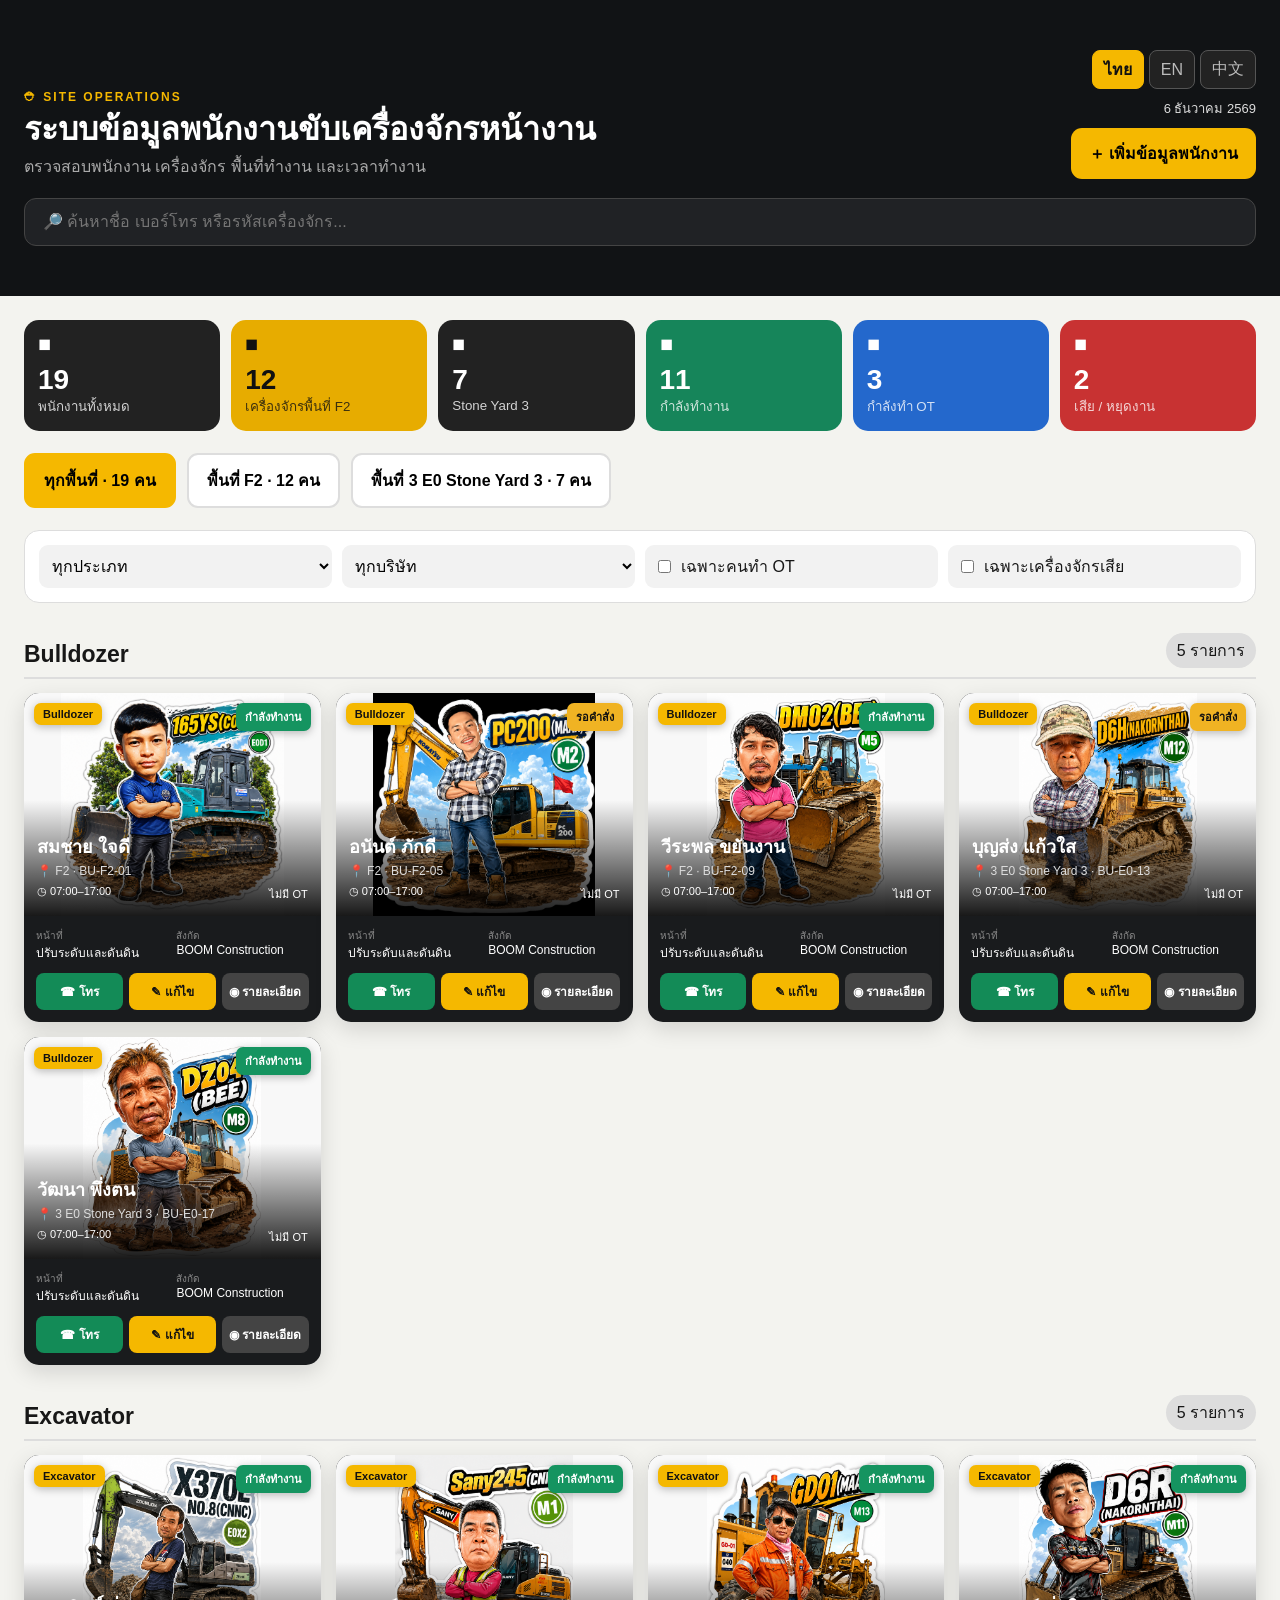
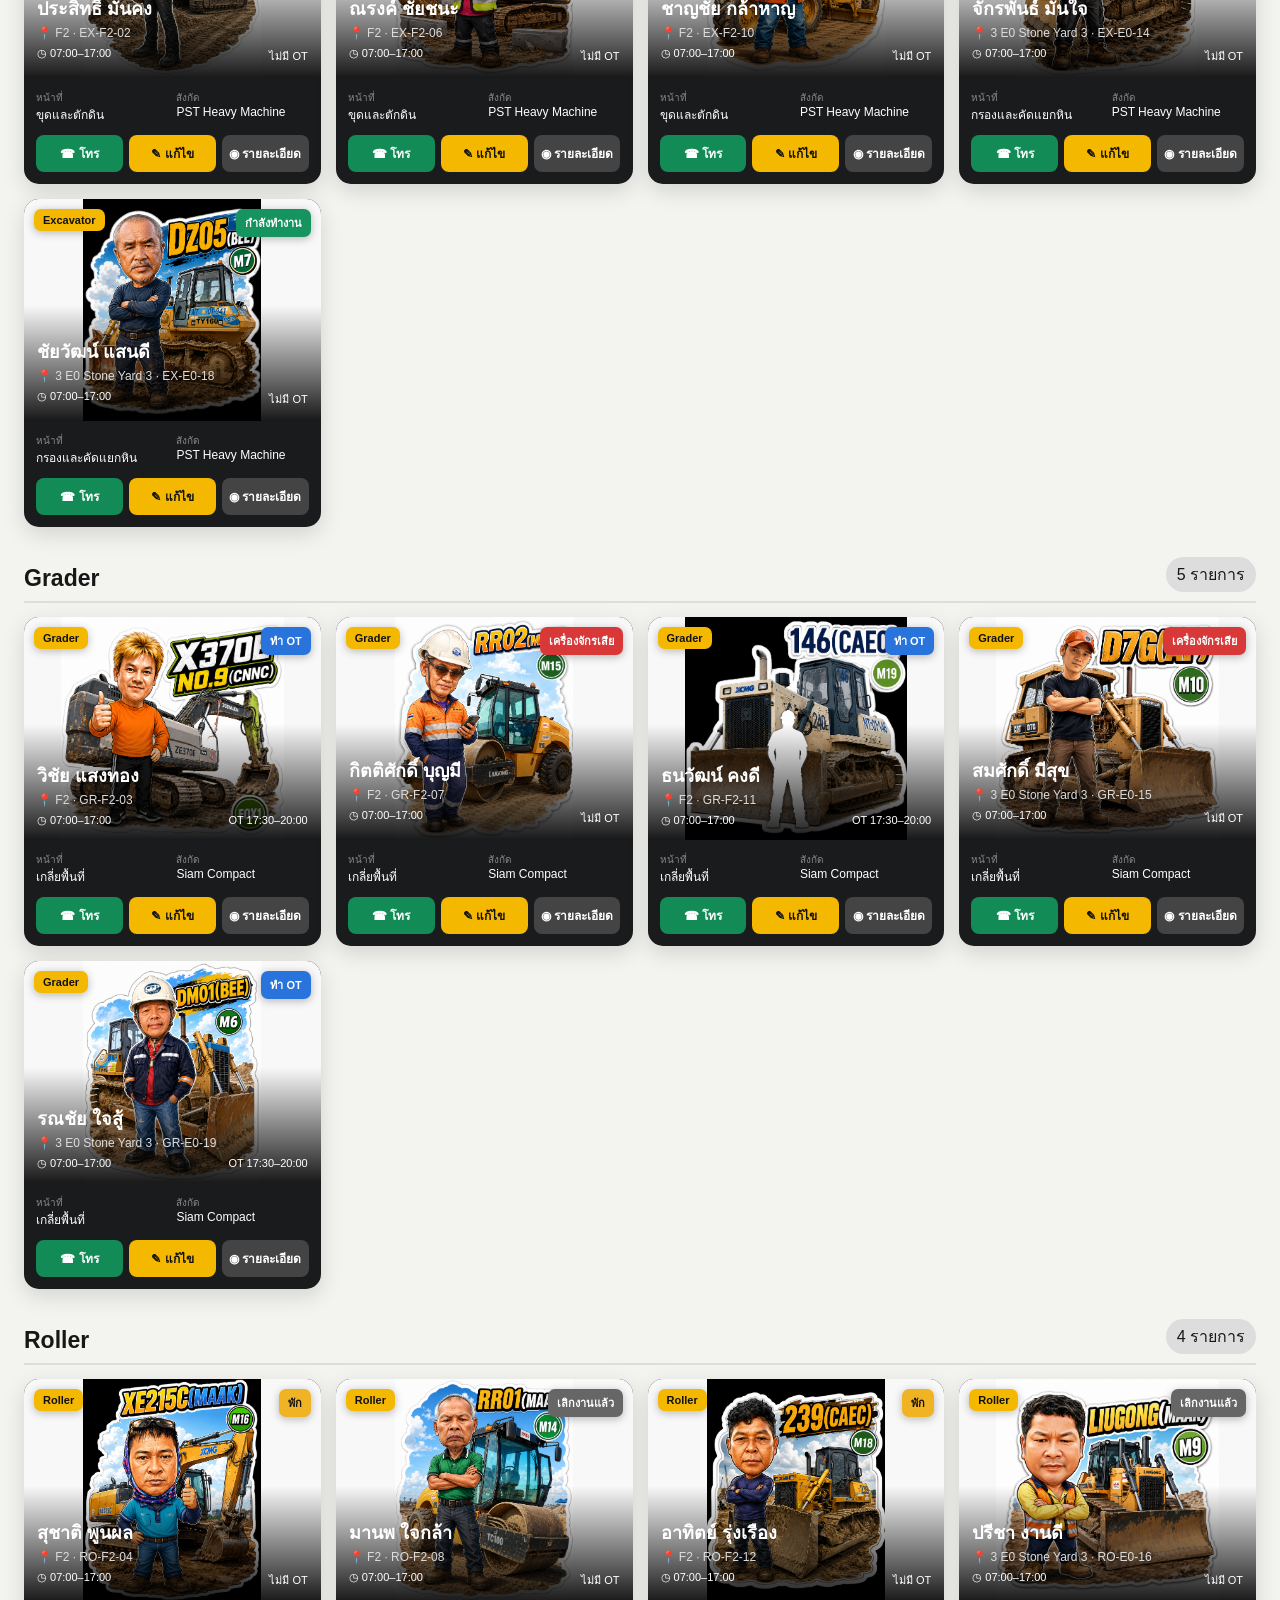
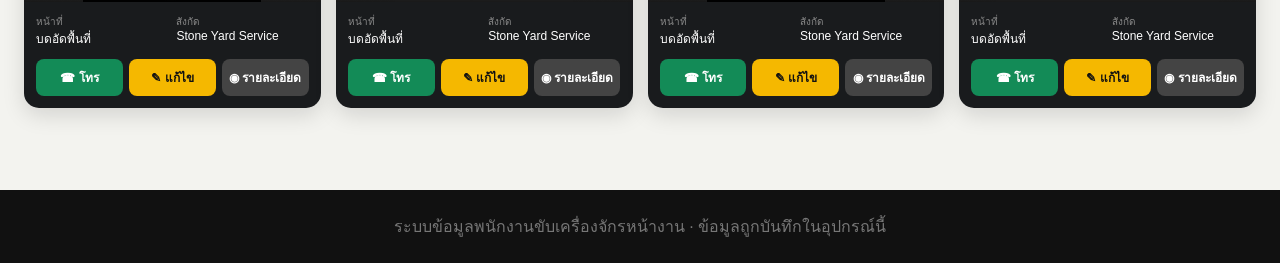
==== open.html @ d8683f19 "build machine operator dashboard with Supabase sync" ====
<!doctype html><html lang="th"><head><meta charset="utf-8"><meta name="viewport" content="width=device-width,initial-scale=1"><meta name="theme-color" content="#111315"><title>ระบบข้อมูลพนักงานขับเครื่องจักร</title><link rel="stylesheet" href="dashboard.css"></head><body>
<header><div class="wrap"><div class="top"><div><div class="tag">⛑ SITE OPERATIONS</div><h1 data-i18n="title"></h1><p data-i18n="subtitle"></p></div><div class="head-actions"><div class="language" aria-label="Language"><button data-lang="th">ไทย</button><button data-lang="en">EN</button><button data-lang="zh">中文</button></div><div id="date" class="date"></div><button id="addButton" class="add" data-i18n="add"></button></div></div><input id="search" class="search" data-i18n-placeholder="search"></div></header>
<main class="wrap"><div id="stats" class="stats"></div><div id="tabs" class="tabs"></div><div class="filters"><select id="type"></select><select id="company"></select><label><input type="checkbox" id="ot"><span data-i18n="onlyOt"></span></label><label><input type="checkbox" id="broken"><span data-i18n="onlyBroken"></span></label></div><div id="content"></div></main>
<footer data-i18n="footer"></footer>
<div class="modal" id="formModal"><form class="box" id="form"><div class="box-head"><div><div class="tag">EMPLOYEE PROFILE</div><h2 id="formTitle"></h2></div><button type="button" class="close" id="formClose">✕</button></div><label class="upload" for="photo"><span id="previewText" data-i18n="upload"></span><img id="preview" hidden><input id="photo" type="file" accept="image/*"></label><div class="form" id="fields"></div></form></div>
<div class="modal" id="detailModal"><div class="box detail-box"><div class="box-head"><h2 id="detailTitle"></h2><button class="close" id="detailClose">✕</button></div><div id="detailBody"></div></div></div>
<script src="supabase-config.js"></script><script src="dashboard.js"></script></body></html>
---- dashboard.css ----
:root{--yellow:#f5b800;--black:#111315;--gray:#f3f3ef}*{box-sizing:border-box}body{margin:0;background:var(--gray);font-family:"Noto Sans Thai","Microsoft YaHei","Leelawadee UI",Tahoma,sans-serif;color:#171717}button,input,select{font:inherit}button{cursor:pointer}.wrap{max-width:1500px;margin:auto;padding:24px}header{background:var(--black);color:white;padding:26px 0}.top{display:flex;align-items:flex-end;justify-content:space-between;gap:24px}.tag{color:var(--yellow);font-weight:900;letter-spacing:2px;font-size:12px}h1{margin:6px 0;font-size:32px;line-height:1.2}header p{color:#aaa;margin:0}.head-actions{text-align:right}.language{display:flex;justify-content:flex-end;gap:5px;margin-bottom:9px}.language button{border:1px solid #555;border-radius:8px;background:#222;color:#bbb;padding:6px 11px}.language button.active{background:var(--yellow);border-color:var(--yellow);color:#111;font-weight:900}.date{color:#ddd;font-size:13px;margin-bottom:9px}.add,.save{border:0;border-radius:11px;background:var(--yellow);font-weight:900;padding:13px 18px}.search{margin-top:19px;width:100%;border:1px solid #444;background:#202225;color:white;border-radius:12px;padding:14px 18px;font-size:16px;outline:none}.search:focus{border-color:var(--yellow)}.stats{display:grid;grid-template-columns:repeat(6,1fr);gap:11px}.stat{color:white;border-radius:15px;padding:14px;background:#222}.stat:nth-child(2){background:#e7ac00;color:#111}.stat:nth-child(4){background:#16855a}.stat:nth-child(5){background:#2468cc}.stat:nth-child(6){background:#c83232}.stat b{display:block;font-size:28px;margin:11px 0 0}.stat small{opacity:.8}.tabs{display:flex;overflow:auto;gap:11px;margin:22px 0;scrollbar-width:none}.tab{min-width:max-content;border:2px solid #ddd;background:white;border-radius:11px;padding:13px 18px;font-weight:800}.tab.active{background:var(--yellow);border-color:var(--yellow)}.filters{display:grid;grid-template-columns:repeat(4,1fr);gap:10px;background:white;border:1px solid #ddd;border-radius:15px;padding:14px;margin-bottom:27px}.filters select,.filters label{min-height:43px;border:0;border-radius:9px;background:#f2f2f2;padding:9px}.filters label{display:flex;align-items:center;gap:7px}.section{margin:30px 0}.section-head{display:flex;justify-content:space-between;align-items:flex-end;border-bottom:2px solid #ddd;padding-bottom:9px;margin-bottom:14px}.section-head h2{margin:0;font-size:23px}.count{background:#ddd;border-radius:20px;padding:5px 11px}.grid{display:grid;grid-template-columns:repeat(4,minmax(0,1fr));gap:15px}.card{background:#191b1d;color:white;border-radius:15px;overflow:hidden;box-shadow:0 7px 22px #0002}.photo{aspect-ratio:4/3;position:relative;overflow:hidden;background:#f8f8f8}.photo img{width:100%;height:100%;object-fit:contain;object-position:center;display:block}.shade{position:absolute;inset:0;background:linear-gradient(transparent 48%,rgba(0,0,0,.9) 100%);pointer-events:none}.badge{position:absolute;top:10px;padding:5px 9px;border-radius:7px;font-size:11px;font-weight:900;box-shadow:0 2px 8px #0004}.type{left:10px;background:var(--yellow);color:#111}.status{right:10px}.working{background:#159460}.break,.waiting{background:#f0b323;color:#111}.broken{background:#d93838}.finished{background:#666}.ot{background:#2874dc}.info{position:absolute;bottom:0;padding:13px;width:100%}.info h3{font-size:18px;margin:0 0 3px}.info p{margin:0;color:#ddd;font-size:12px}.times{display:flex;justify-content:space-between;font-size:11px;margin-top:7px}.meta{padding:12px}.meta-row{display:grid;grid-template-columns:1fr 1fr;gap:8px;font-size:12px;margin-bottom:11px}.meta small{display:block;color:#888}.actions{display:grid;grid-template-columns:repeat(3,1fr);gap:6px}.actions a,.actions button{text-align:center;text-decoration:none;color:white;border:0;border-radius:8px;padding:9px 2px;font-weight:800;font-size:12px}.call{background:#138b57}.edit{background:var(--yellow);color:#111!important}.detail{background:#444}.empty{text-align:center;padding:65px;border:2px dashed #ccc;border-radius:20px}.modal{position:fixed;inset:0;background:#000b;display:none;place-items:center;padding:15px;z-index:5}.modal.open{display:grid}.box{background:white;border-radius:22px;width:min(760px,100%);max-height:94vh;overflow:auto;padding:23px}.box-head{display:flex;justify-content:space-between;align-items:center;margin-bottom:17px}.box-head h2{margin:0}.close{border:0;background:#eee;border-radius:50%;width:38px;height:38px}.form{display:grid;grid-template-columns:1fr 1fr;gap:13px}.field label{font-weight:800;font-size:13px;display:block;margin-bottom:4px}.field input,.field select{width:100%;height:43px;border:0;background:#f1f1f1;border-radius:8px;padding:9px}.upload{margin-bottom:16px;border:2px dashed #ccc;border-radius:14px;min-height:120px;display:grid;place-items:center;overflow:hidden;color:#666}.upload img{width:100%;height:230px;object-fit:contain;background:#f5f5f5}.upload input{display:none}.form-actions{grid-column:1/-1;display:grid;grid-template-columns:1fr 1fr;gap:9px;margin-top:7px}.cancel{border:0;border-radius:10px;font-weight:800}.detail-grid{display:grid;grid-template-columns:1fr 1fr;gap:13px;margin:18px 0}.detail-img{width:100%;max-height:520px;object-fit:contain;background:#f5f5f5;border-radius:14px}.detail-call{display:block;padding:13px;border-radius:10px;text-align:center;color:white;text-decoration:none}footer{text-align:center;background:#111;color:#777;padding:24px;margin-top:28px}
@media(max-width:1150px){.stats{grid-template-columns:repeat(3,1fr)}.grid{grid-template-columns:repeat(3,minmax(0,1fr))}}@media(max-width:850px){.grid{grid-template-columns:repeat(2,minmax(0,1fr))}.filters{grid-template-columns:1fr 1fr}.top{align-items:flex-start}h1{font-size:27px}}@media(max-width:590px){.wrap{padding:15px}.top{display:block}.head-actions{text-align:left;margin-top:17px}.language{justify-content:flex-start}.add{width:100%}.stats{grid-template-columns:repeat(2,1fr)}.filters{grid-template-columns:1fr}.grid{grid-template-columns:1fr}.photo{aspect-ratio:1/1}.form{grid-template-columns:1fr}.form-actions{grid-column:auto}.detail-grid{grid-template-columns:1fr}}
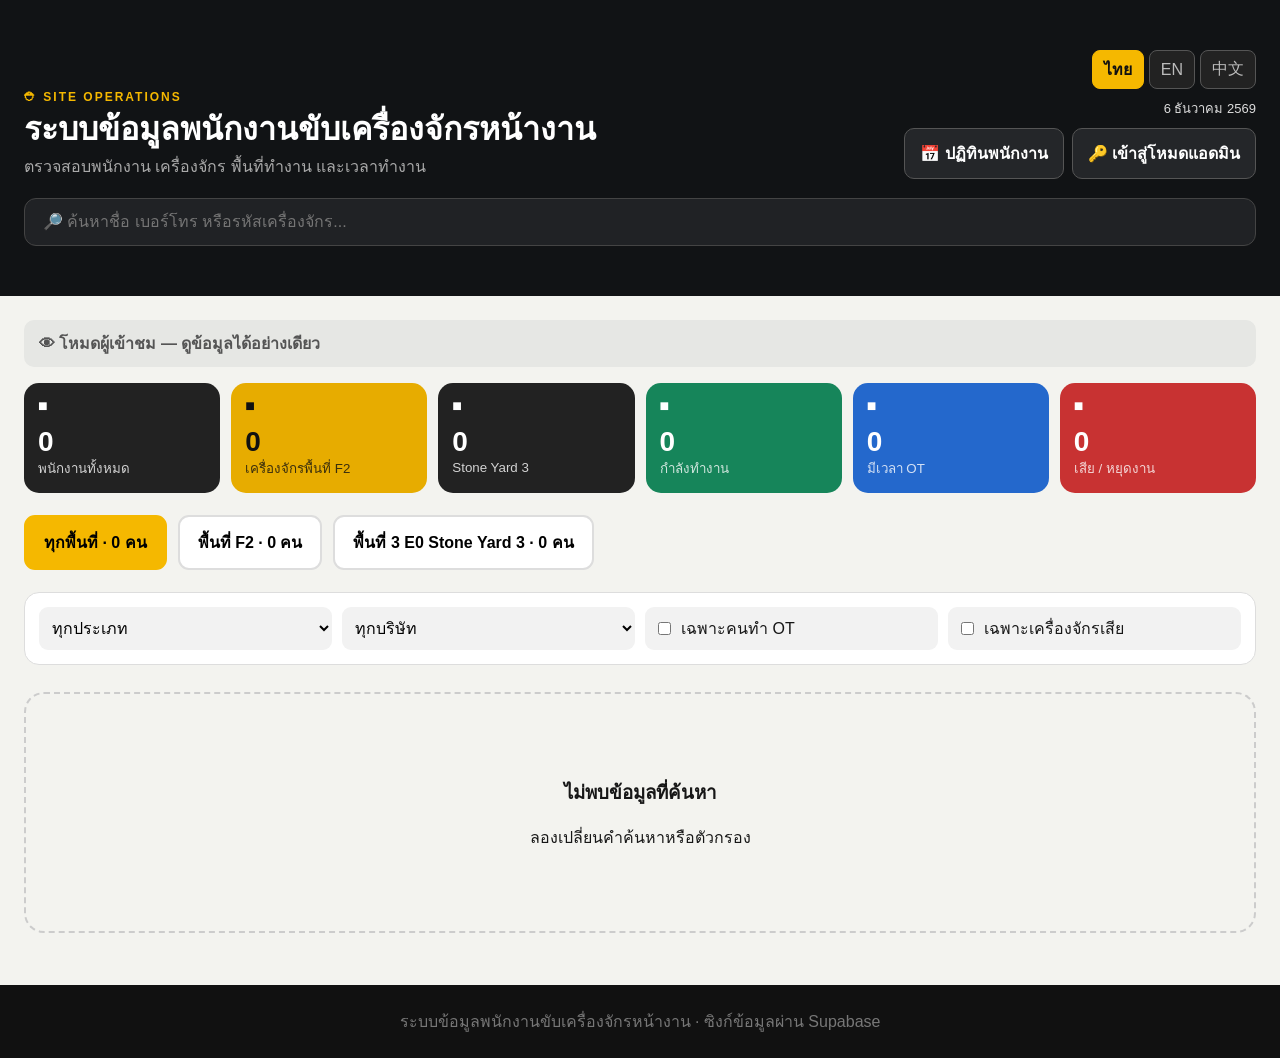
==== commit c8f6dc91: "secure admin editing and add OT calendar" ====
--- a/open.html
+++ b/open.html
@@ -1,7 +1,8 @@
 <!doctype html><html lang="th"><head><meta charset="utf-8"><meta name="viewport" content="width=device-width,initial-scale=1"><meta name="theme-color" content="#111315"><title>ระบบข้อมูลพนักงานขับเครื่องจักร</title><link rel="stylesheet" href="dashboard.css"></head><body>
-<header><div class="wrap"><div class="top"><div><div class="tag">⛑ SITE OPERATIONS</div><h1 data-i18n="title"></h1><p data-i18n="subtitle"></p></div><div class="head-actions"><div class="language" aria-label="Language"><button data-lang="th">ไทย</button><button data-lang="en">EN</button><button data-lang="zh">中文</button></div><div id="date" class="date"></div><button id="addButton" class="add" data-i18n="add"></button></div></div><input id="search" class="search" data-i18n-placeholder="search"></div></header>
-<main class="wrap"><div id="stats" class="stats"></div><div id="tabs" class="tabs"></div><div class="filters"><select id="type"></select><select id="company"></select><label><input type="checkbox" id="ot"><span data-i18n="onlyOt"></span></label><label><input type="checkbox" id="broken"><span data-i18n="onlyBroken"></span></label></div><div id="content"></div></main>
-<footer data-i18n="footer"></footer>
-<div class="modal" id="formModal"><form class="box" id="form"><div class="box-head"><div><div class="tag">EMPLOYEE PROFILE</div><h2 id="formTitle"></h2></div><button type="button" class="close" id="formClose">✕</button></div><label class="upload" for="photo"><span id="previewText" data-i18n="upload"></span><img id="preview" hidden><input id="photo" type="file" accept="image/*"></label><div class="form" id="fields"></div></form></div>
-<div class="modal" id="detailModal"><div class="box detail-box"><div class="box-head"><h2 id="detailTitle"></h2><button class="close" id="detailClose">✕</button></div><div id="detailBody"></div></div></div>
+<header><div class="wrap"><div class="top"><div><div class="tag">⛑ SITE OPERATIONS</div><h1 data-i18n="title"></h1><p data-i18n="subtitle"></p></div><div class="head-actions"><div class="language"><button data-lang="th">ไทย</button><button data-lang="en">EN</button><button data-lang="zh">中文</button></div><div id="date" class="date"></div><div class="header-buttons"><button id="calendarButton" class="ghost"></button><button id="adminButton" class="ghost"></button><button id="addButton" class="add" hidden></button></div></div></div><input id="search" class="search" data-i18n-placeholder="search"></div></header>
+<main class="wrap"><div id="adminNotice" class="admin-notice"></div><div id="stats" class="stats"></div><div id="tabs" class="tabs"></div><div class="filters"><select id="type"></select><select id="company"></select><label><input type="checkbox" id="ot"><span data-i18n="onlyOt"></span></label><label><input type="checkbox" id="broken"><span data-i18n="onlyBroken"></span></label></div><div id="content"></div></main><footer data-i18n="footer"></footer>
+<div class="modal" id="adminModal"><form class="box small-box" id="adminForm"><div class="box-head"><h2 data-i18n="adminLogin"></h2><button type="button" class="close" data-close="adminModal">✕</button></div><p data-i18n="pinHelp"></p><input id="pinInput" class="pin-input" inputmode="numeric" maxlength="6" pattern="[0-9]{6}" autocomplete="one-time-code" required><p id="pinError" class="error-text"></p><button class="save wide" data-i18n="unlock"></button></form></div>
+<div class="modal" id="formModal"><form class="box" id="form"><div class="box-head"><div><div class="tag">EMPLOYEE PROFILE</div><h2 id="formTitle"></h2></div><button type="button" class="close" data-close="formModal">✕</button></div><label class="upload" for="photo"><span id="previewText"></span><img id="preview" hidden><input id="photo" type="file" accept="image/*"></label><div class="form" id="fields"></div></form></div>
+<div class="modal" id="detailModal"><div class="box detail-box"><div class="box-head"><h2 id="detailTitle"></h2><button class="close" data-close="detailModal">✕</button></div><div id="detailBody"></div></div></div>
+<div class="modal" id="calendarModal"><div class="box calendar-box"><div class="box-head"><div><div class="tag">WORK CALENDAR</div><h2 data-i18n="calendar"></h2></div><button class="close" data-close="calendarModal">✕</button></div><div class="calendar-nav"><button id="prevMonth">‹</button><strong id="calendarTitle"></strong><button id="nextMonth">›</button></div><div class="calendar-week" id="calendarWeek"></div><div class="calendar-grid" id="calendarGrid"></div><div id="calendarEmployees" class="calendar-employees"></div></div></div>
 <script src="supabase-config.js"></script><script src="dashboard.js"></script></body></html>
--- a/dashboard.css
+++ b/dashboard.css
@@ -1,2 +1,4 @@
 :root{--yellow:#f5b800;--black:#111315;--gray:#f3f3ef}*{box-sizing:border-box}body{margin:0;background:var(--gray);font-family:"Noto Sans Thai","Microsoft YaHei","Leelawadee UI",Tahoma,sans-serif;color:#171717}button,input,select{font:inherit}button{cursor:pointer}.wrap{max-width:1500px;margin:auto;padding:24px}header{background:var(--black);color:white;padding:26px 0}.top{display:flex;align-items:flex-end;justify-content:space-between;gap:24px}.tag{color:var(--yellow);font-weight:900;letter-spacing:2px;font-size:12px}h1{margin:6px 0;font-size:32px;line-height:1.2}header p{color:#aaa;margin:0}.head-actions{text-align:right}.language{display:flex;justify-content:flex-end;gap:5px;margin-bottom:9px}.language button{border:1px solid #555;border-radius:8px;background:#222;color:#bbb;padding:6px 11px}.language button.active{background:var(--yellow);border-color:var(--yellow);color:#111;font-weight:900}.date{color:#ddd;font-size:13px;margin-bottom:9px}.add,.save{border:0;border-radius:11px;background:var(--yellow);font-weight:900;padding:13px 18px}.search{margin-top:19px;width:100%;border:1px solid #444;background:#202225;color:white;border-radius:12px;padding:14px 18px;font-size:16px;outline:none}.search:focus{border-color:var(--yellow)}.stats{display:grid;grid-template-columns:repeat(6,1fr);gap:11px}.stat{color:white;border-radius:15px;padding:14px;background:#222}.stat:nth-child(2){background:#e7ac00;color:#111}.stat:nth-child(4){background:#16855a}.stat:nth-child(5){background:#2468cc}.stat:nth-child(6){background:#c83232}.stat b{display:block;font-size:28px;margin:11px 0 0}.stat small{opacity:.8}.tabs{display:flex;overflow:auto;gap:11px;margin:22px 0;scrollbar-width:none}.tab{min-width:max-content;border:2px solid #ddd;background:white;border-radius:11px;padding:13px 18px;font-weight:800}.tab.active{background:var(--yellow);border-color:var(--yellow)}.filters{display:grid;grid-template-columns:repeat(4,1fr);gap:10px;background:white;border:1px solid #ddd;border-radius:15px;padding:14px;margin-bottom:27px}.filters select,.filters label{min-height:43px;border:0;border-radius:9px;background:#f2f2f2;padding:9px}.filters label{display:flex;align-items:center;gap:7px}.section{margin:30px 0}.section-head{display:flex;justify-content:space-between;align-items:flex-end;border-bottom:2px solid #ddd;padding-bottom:9px;margin-bottom:14px}.section-head h2{margin:0;font-size:23px}.count{background:#ddd;border-radius:20px;padding:5px 11px}.grid{display:grid;grid-template-columns:repeat(4,minmax(0,1fr));gap:15px}.card{background:#191b1d;color:white;border-radius:15px;overflow:hidden;box-shadow:0 7px 22px #0002}.photo{aspect-ratio:4/3;position:relative;overflow:hidden;background:#f8f8f8}.photo img{width:100%;height:100%;object-fit:contain;object-position:center;display:block}.shade{position:absolute;inset:0;background:linear-gradient(transparent 48%,rgba(0,0,0,.9) 100%);pointer-events:none}.badge{position:absolute;top:10px;padding:5px 9px;border-radius:7px;font-size:11px;font-weight:900;box-shadow:0 2px 8px #0004}.type{left:10px;background:var(--yellow);color:#111}.status{right:10px}.working{background:#159460}.break,.waiting{background:#f0b323;color:#111}.broken{background:#d93838}.finished{background:#666}.ot{background:#2874dc}.info{position:absolute;bottom:0;padding:13px;width:100%}.info h3{font-size:18px;margin:0 0 3px}.info p{margin:0;color:#ddd;font-size:12px}.times{display:flex;justify-content:space-between;font-size:11px;margin-top:7px}.meta{padding:12px}.meta-row{display:grid;grid-template-columns:1fr 1fr;gap:8px;font-size:12px;margin-bottom:11px}.meta small{display:block;color:#888}.actions{display:grid;grid-template-columns:repeat(3,1fr);gap:6px}.actions a,.actions button{text-align:center;text-decoration:none;color:white;border:0;border-radius:8px;padding:9px 2px;font-weight:800;font-size:12px}.call{background:#138b57}.edit{background:var(--yellow);color:#111!important}.detail{background:#444}.empty{text-align:center;padding:65px;border:2px dashed #ccc;border-radius:20px}.modal{position:fixed;inset:0;background:#000b;display:none;place-items:center;padding:15px;z-index:5}.modal.open{display:grid}.box{background:white;border-radius:22px;width:min(760px,100%);max-height:94vh;overflow:auto;padding:23px}.box-head{display:flex;justify-content:space-between;align-items:center;margin-bottom:17px}.box-head h2{margin:0}.close{border:0;background:#eee;border-radius:50%;width:38px;height:38px}.form{display:grid;grid-template-columns:1fr 1fr;gap:13px}.field label{font-weight:800;font-size:13px;display:block;margin-bottom:4px}.field input,.field select{width:100%;height:43px;border:0;background:#f1f1f1;border-radius:8px;padding:9px}.upload{margin-bottom:16px;border:2px dashed #ccc;border-radius:14px;min-height:120px;display:grid;place-items:center;overflow:hidden;color:#666}.upload img{width:100%;height:230px;object-fit:contain;background:#f5f5f5}.upload input{display:none}.form-actions{grid-column:1/-1;display:grid;grid-template-columns:1fr 1fr;gap:9px;margin-top:7px}.cancel{border:0;border-radius:10px;font-weight:800}.detail-grid{display:grid;grid-template-columns:1fr 1fr;gap:13px;margin:18px 0}.detail-img{width:100%;max-height:520px;object-fit:contain;background:#f5f5f5;border-radius:14px}.detail-call{display:block;padding:13px;border-radius:10px;text-align:center;color:white;text-decoration:none}footer{text-align:center;background:#111;color:#777;padding:24px;margin-top:28px}
 @media(max-width:1150px){.stats{grid-template-columns:repeat(3,1fr)}.grid{grid-template-columns:repeat(3,minmax(0,1fr))}}@media(max-width:850px){.grid{grid-template-columns:repeat(2,minmax(0,1fr))}.filters{grid-template-columns:1fr 1fr}.top{align-items:flex-start}h1{font-size:27px}}@media(max-width:590px){.wrap{padding:15px}.top{display:block}.head-actions{text-align:left;margin-top:17px}.language{justify-content:flex-start}.add{width:100%}.stats{grid-template-columns:repeat(2,1fr)}.filters{grid-template-columns:1fr}.grid{grid-template-columns:1fr}.photo{aspect-ratio:1/1}.form{grid-template-columns:1fr}.form-actions{grid-column:auto}.detail-grid{grid-template-columns:1fr}}
+.header-buttons{display:flex;gap:8px;justify-content:flex-end}.ghost{border:1px solid #555;background:#242629;color:white;border-radius:10px;padding:12px 15px;font-weight:800}.ghost:hover{border-color:var(--yellow)}.admin-notice{margin-bottom:16px;padding:11px 15px;border-radius:10px;background:#e6e7e4;color:#555;font-weight:800}.admin-notice.admin-on{background:#d8f5e7;color:#087447}.small-box{max-width:430px}.pin-input{width:100%;height:60px;border:2px solid #ddd;border-radius:12px;text-align:center;font-size:28px;font-weight:900;letter-spacing:10px;margin:15px 0}.pin-input:focus{outline:none;border-color:var(--yellow)}.error-text{color:#c62828;font-weight:800}.wide{width:100%}.delete{background:#bd2e2e!important;color:white!important}.actions.admin-actions{grid-template-columns:repeat(4,1fr)}.ot-field{grid-column:1/-1}.ot-field>label{font-weight:800;font-size:13px}.ot-row{display:grid;grid-template-columns:1fr auto 1fr auto;align-items:center;gap:7px;margin-top:8px}.ot-row input{height:43px;border:0;background:#f1f1f1;border-radius:8px;padding:9px}.ot-row button{border:0;background:#eee;border-radius:8px;height:38px}.ghost-light{border:1px dashed #aaa;background:white;border-radius:8px;padding:9px 14px;margin-top:9px;font-weight:800}.calendar-box{max-width:850px}.calendar-nav{display:flex;align-items:center;justify-content:space-between;margin-bottom:12px}.calendar-nav button{border:0;background:#eee;width:42px;height:42px;border-radius:50%;font-size:25px}.calendar-week,.calendar-grid{display:grid;grid-template-columns:repeat(7,1fr);gap:5px}.calendar-week b{text-align:center;padding:6px;font-size:12px;color:#777}.calendar-grid>span{min-height:75px}.cal-day{min-height:75px;border:1px solid #ddd;border-radius:9px;background:white;text-align:left;padding:8px}.cal-day b{display:block}.cal-day small{display:block;color:#087447;margin-top:8px}.cal-day.today{border:2px solid var(--yellow);background:#fff9dd}.calendar-employees{border-top:1px solid #ddd;margin-top:18px;padding-top:12px}.calendar-employees>div{display:flex;gap:10px;align-items:center;background:#f4f4f1;padding:8px;border-radius:10px;margin:7px 0}.calendar-employees img{width:48px;height:48px;border-radius:9px;object-fit:cover}.calendar-employees span,.calendar-employees small{display:block}.calendar-employees small{color:#666}.field input[type=date]{color-scheme:light}
+@media(max-width:590px){.header-buttons{display:grid;grid-template-columns:1fr 1fr}.header-buttons .add{grid-column:1/-1}.actions.admin-actions{grid-template-columns:1fr 1fr}.calendar-grid>span,.cal-day{min-height:58px}.cal-day{padding:5px}.cal-day small{font-size:9px}.ot-row{grid-template-columns:1fr auto 1fr auto}}
